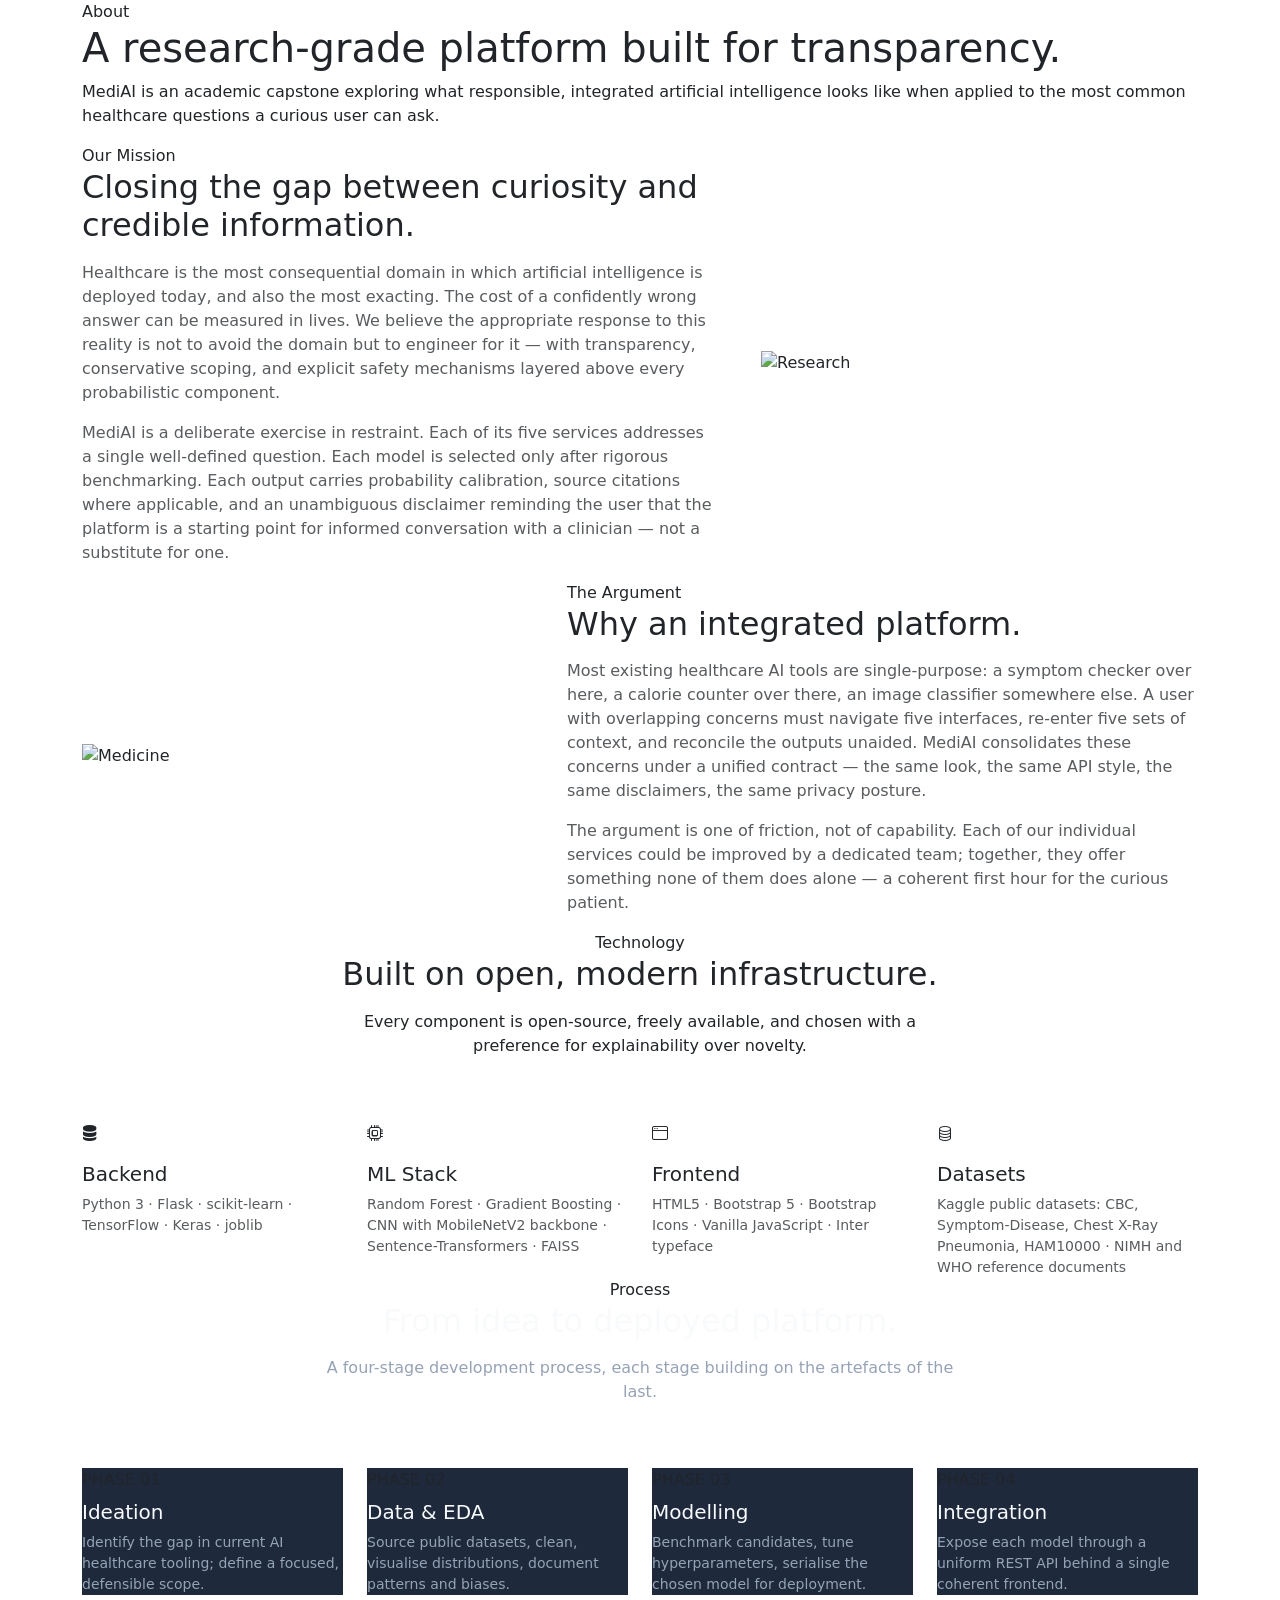
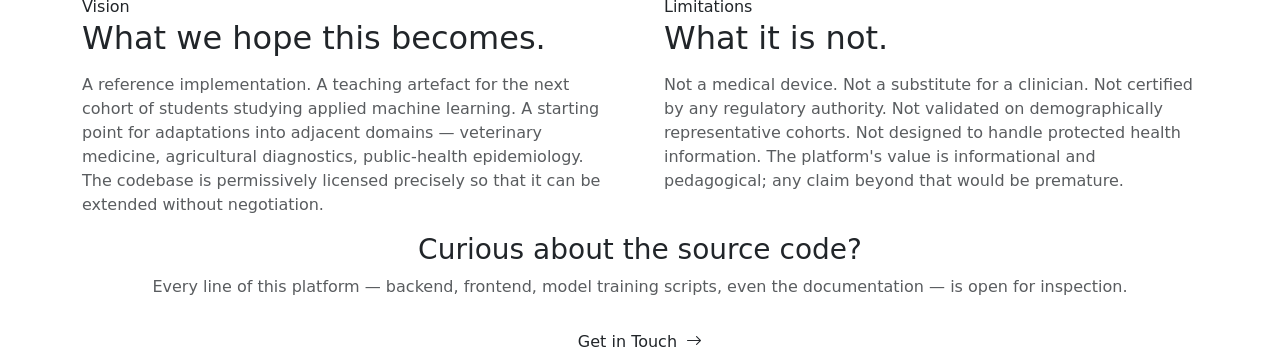
==== frontend/about.html @ c97ac656 "base working version" ====
<!DOCTYPE html>
<html lang="en">
<head>
  <meta charset="UTF-8"><meta name="viewport" content="width=device-width,initial-scale=1">
  <title>About · MediAI</title>
  <link href="https://fonts.googleapis.com/css2?family=Inter:wght@400;500;600;700&display=swap" rel="stylesheet">
  <link href="https://cdn.jsdelivr.net/npm/bootstrap@5.3.3/dist/css/bootstrap.min.css" rel="stylesheet">
  <link href="https://cdn.jsdelivr.net/npm/bootstrap-icons@1.11.3/font/bootstrap-icons.css" rel="stylesheet">
  <link rel="stylesheet" href="/style.css">
</head>
<body>

<section class="page-header">
  <div class="container">
    <span class="eyebrow on-dark reveal in">About</span>
    <h1 class="reveal in">A research-grade platform built for transparency.</h1>
    <p class="reveal in">MediAI is an academic capstone exploring what responsible, integrated artificial intelligence looks like when applied to the most common healthcare questions a curious user can ask.</p>
  </div>
</section>

<!-- Mission -->
<section class="section">
  <div class="container">
    <div class="row g-5 align-items-center">
      <div class="col-lg-7 reveal">
        <span class="eyebrow">Our Mission</span>
        <h2 class="section-title">Closing the gap between curiosity and credible information.</h2>
        <p class="text-muted mt-3">Healthcare is the most consequential domain in which artificial intelligence is deployed today, and also the most exacting. The cost of a confidently wrong answer can be measured in lives. We believe the appropriate response to this reality is not to avoid the domain but to engineer for it — with transparency, conservative scoping, and explicit safety mechanisms layered above every probabilistic component.</p>
        <p class="text-muted mt-3">MediAI is a deliberate exercise in restraint. Each of its five services addresses a single well-defined question. Each model is selected only after rigorous benchmarking. Each output carries probability calibration, source citations where applicable, and an unambiguous disclaimer reminding the user that the platform is a starting point for informed conversation with a clinician — not a substitute for one.</p>
      </div>
      <div class="col-lg-5 reveal reveal-delay-1">
        <div class="service-visual">
          <img src="https://images.unsplash.com/photo-1551601651-2a8555f1a136?auto=format&fit=crop&w=1000&q=80" alt="Research">
        </div>
      </div>
    </div>
  </div>
</section>

<!-- Why integrated -->
<section class="section" style="background:var(--line-soft)">
  <div class="container">
    <div class="row g-5 align-items-center flex-lg-row-reverse">
      <div class="col-lg-7 reveal">
        <span class="eyebrow">The Argument</span>
        <h2 class="section-title">Why an integrated platform.</h2>
        <p class="text-muted mt-3">Most existing healthcare AI tools are single-purpose: a symptom checker over here, a calorie counter over there, an image classifier somewhere else. A user with overlapping concerns must navigate five interfaces, re-enter five sets of context, and reconcile the outputs unaided. MediAI consolidates these concerns under a unified contract — the same look, the same API style, the same disclaimers, the same privacy posture.</p>
        <p class="text-muted mt-3">The argument is one of friction, not of capability. Each of our individual services could be improved by a dedicated team; together, they offer something none of them does alone — a coherent first hour for the curious patient.</p>
      </div>
      <div class="col-lg-5 reveal reveal-delay-1">
        <div class="service-visual">
          <img src="https://images.unsplash.com/photo-1532187863486-abf9dbad1b69?auto=format&fit=crop&w=1000&q=80" alt="Medicine">
        </div>
      </div>
    </div>
  </div>
</section>

<!-- Stack -->
<section class="section">
  <div class="container">
    <div class="row justify-content-center text-center mb-5">
      <div class="col-lg-7 reveal">
        <span class="eyebrow">Technology</span>
        <h2 class="section-title mx-auto">Built on open, modern infrastructure.</h2>
        <p class="section-sub mx-auto mt-3">Every component is open-source, freely available, and chosen with a preference for explainability over novelty.</p>
      </div>
    </div>
    <div class="row g-4">
      <div class="col-md-6 col-lg-3 reveal"><div class="card-clean h-100">
        <div class="icon-square mb-3"><i class="bi bi-server"></i></div>
        <h5>Backend</h5><p class="text-muted small mb-0">Python 3 · Flask · scikit-learn · TensorFlow · Keras · joblib</p>
      </div></div>
      <div class="col-md-6 col-lg-3 reveal reveal-delay-1"><div class="card-clean h-100">
        <div class="icon-square mb-3"><i class="bi bi-cpu"></i></div>
        <h5>ML Stack</h5><p class="text-muted small mb-0">Random Forest · Gradient Boosting · CNN with MobileNetV2 backbone · Sentence-Transformers · FAISS</p>
      </div></div>
      <div class="col-md-6 col-lg-3 reveal reveal-delay-2"><div class="card-clean h-100">
        <div class="icon-square mb-3"><i class="bi bi-window"></i></div>
        <h5>Frontend</h5><p class="text-muted small mb-0">HTML5 · Bootstrap 5 · Bootstrap Icons · Vanilla JavaScript · Inter typeface</p>
      </div></div>
      <div class="col-md-6 col-lg-3 reveal reveal-delay-3"><div class="card-clean h-100">
        <div class="icon-square mb-3"><i class="bi bi-database"></i></div>
        <h5>Datasets</h5><p class="text-muted small mb-0">Kaggle public datasets: CBC, Symptom-Disease, Chest X-Ray Pneumonia, HAM10000 · NIMH and WHO reference documents</p>
      </div></div>
    </div>
  </div>
</section>

<!-- Timeline -->
<section class="section bg-ink">
  <div class="container">
    <div class="row justify-content-center text-center mb-5">
      <div class="col-lg-7 reveal">
        <span class="eyebrow on-dark">Process</span>
        <h2 class="section-title mx-auto" style="color:#f8fafc">From idea to deployed platform.</h2>
        <p class="section-sub mx-auto mt-3" style="color:#94a3b8">A four-stage development process, each stage building on the artefacts of the last.</p>
      </div>
    </div>
    <div class="row g-4">
      <div class="col-md-3 reveal"><div class="card-clean h-100" style="background:#1e293b;border-color:#334155">
        <div class="service-num mb-2">PHASE 01</div>
        <h5 style="color:#f8fafc">Ideation</h5>
        <p class="small mb-0" style="color:#94a3b8">Identify the gap in current AI healthcare tooling; define a focused, defensible scope.</p>
      </div></div>
      <div class="col-md-3 reveal reveal-delay-1"><div class="card-clean h-100" style="background:#1e293b;border-color:#334155">
        <div class="service-num mb-2">PHASE 02</div>
        <h5 style="color:#f8fafc">Data &amp; EDA</h5>
        <p class="small mb-0" style="color:#94a3b8">Source public datasets, clean, visualise distributions, document patterns and biases.</p>
      </div></div>
      <div class="col-md-3 reveal reveal-delay-2"><div class="card-clean h-100" style="background:#1e293b;border-color:#334155">
        <div class="service-num mb-2">PHASE 03</div>
        <h5 style="color:#f8fafc">Modelling</h5>
        <p class="small mb-0" style="color:#94a3b8">Benchmark candidates, tune hyperparameters, serialise the chosen model for deployment.</p>
      </div></div>
      <div class="col-md-3 reveal reveal-delay-3"><div class="card-clean h-100" style="background:#1e293b;border-color:#334155">
        <div class="service-num mb-2">PHASE 04</div>
        <h5 style="color:#f8fafc">Integration</h5>
        <p class="small mb-0" style="color:#94a3b8">Expose each model through a uniform REST API behind a single coherent frontend.</p>
      </div></div>
    </div>
  </div>
</section>

<!-- Values pull -->
<section class="section">
  <div class="container">
    <div class="row g-5">
      <div class="col-lg-6 reveal">
        <span class="eyebrow">Vision</span>
        <h2 class="section-title">What we hope this becomes.</h2>
        <p class="text-muted mt-3">A reference implementation. A teaching artefact for the next cohort of students studying applied machine learning. A starting point for adaptations into adjacent domains — veterinary medicine, agricultural diagnostics, public-health epidemiology. The codebase is permissively licensed precisely so that it can be extended without negotiation.</p>
      </div>
      <div class="col-lg-6 reveal reveal-delay-1">
        <span class="eyebrow">Limitations</span>
        <h2 class="section-title">What it is not.</h2>
        <p class="text-muted mt-3">Not a medical device. Not a substitute for a clinician. Not certified by any regulatory authority. Not validated on demographically representative cohorts. Not designed to handle protected health information. The platform's value is informational and pedagogical; any claim beyond that would be premature.</p>
      </div>
    </div>
  </div>
</section>

<!-- CTA -->
<section class="section-sm" style="background:var(--line-soft);border-top:1px solid var(--line);border-bottom:1px solid var(--line)">
  <div class="container text-center">
    <div class="reveal">
      <h3>Curious about the source code?</h3>
      <p class="text-muted">Every line of this platform — backend, frontend, model training scripts, even the documentation — is open for inspection.</p>
      <a href="/contact.html" class="btn btn-ink mt-2">Get in Touch <i class="bi bi-arrow-right ms-1"></i></a>
    </div>
  </div>
</section>

<script src="https://cdn.jsdelivr.net/npm/bootstrap@5.3.3/dist/js/bootstrap.bundle.min.js"></script>
<script src="/script.js"></script>
</body>
</html>
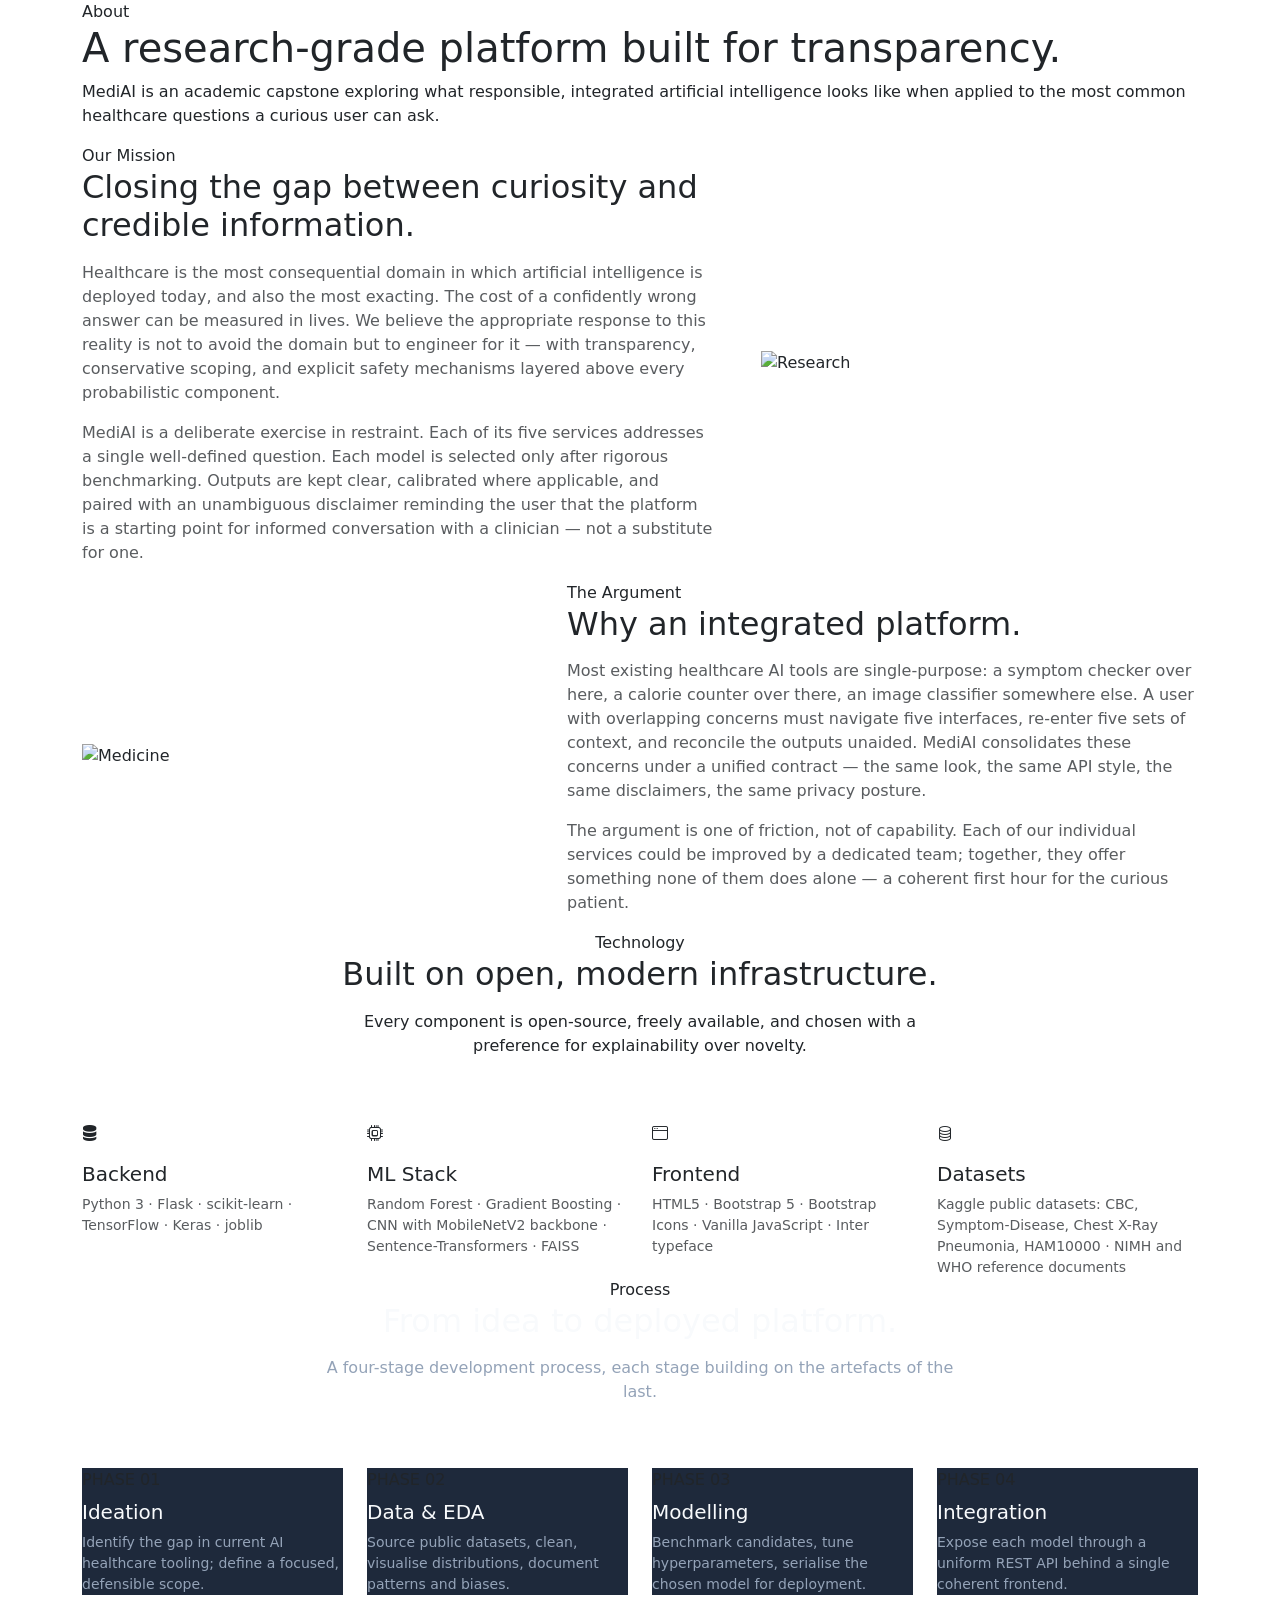
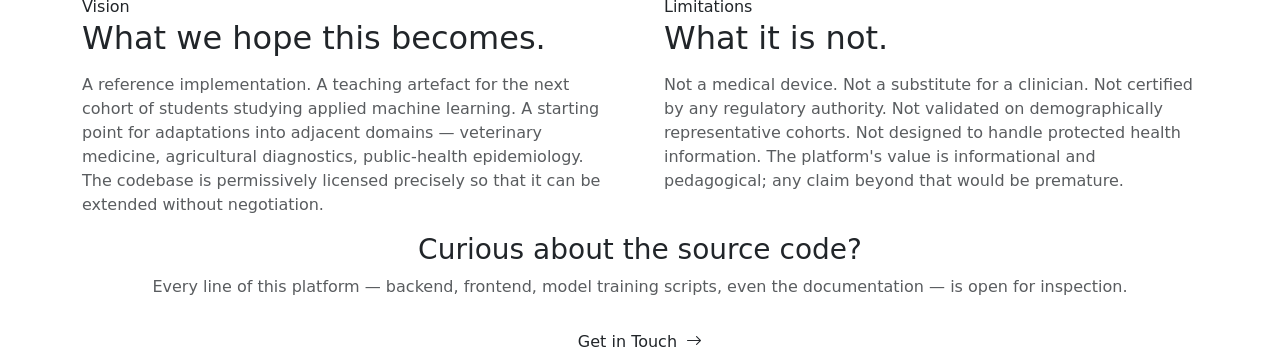
==== commit dde2b626: "chatbot --updated" ====
--- a/frontend/about.html
+++ b/frontend/about.html
@@ -26,7 +26,7 @@
         <span class="eyebrow">Our Mission</span>
         <h2 class="section-title">Closing the gap between curiosity and credible information.</h2>
         <p class="text-muted mt-3">Healthcare is the most consequential domain in which artificial intelligence is deployed today, and also the most exacting. The cost of a confidently wrong answer can be measured in lives. We believe the appropriate response to this reality is not to avoid the domain but to engineer for it — with transparency, conservative scoping, and explicit safety mechanisms layered above every probabilistic component.</p>
-        <p class="text-muted mt-3">MediAI is a deliberate exercise in restraint. Each of its five services addresses a single well-defined question. Each model is selected only after rigorous benchmarking. Each output carries probability calibration, source citations where applicable, and an unambiguous disclaimer reminding the user that the platform is a starting point for informed conversation with a clinician — not a substitute for one.</p>
+        <p class="text-muted mt-3">MediAI is a deliberate exercise in restraint. Each of its five services addresses a single well-defined question. Each model is selected only after rigorous benchmarking. Outputs are kept clear, calibrated where applicable, and paired with an unambiguous disclaimer reminding the user that the platform is a starting point for informed conversation with a clinician — not a substitute for one.</p>
       </div>
       <div class="col-lg-5 reveal reveal-delay-1">
         <div class="service-visual">
